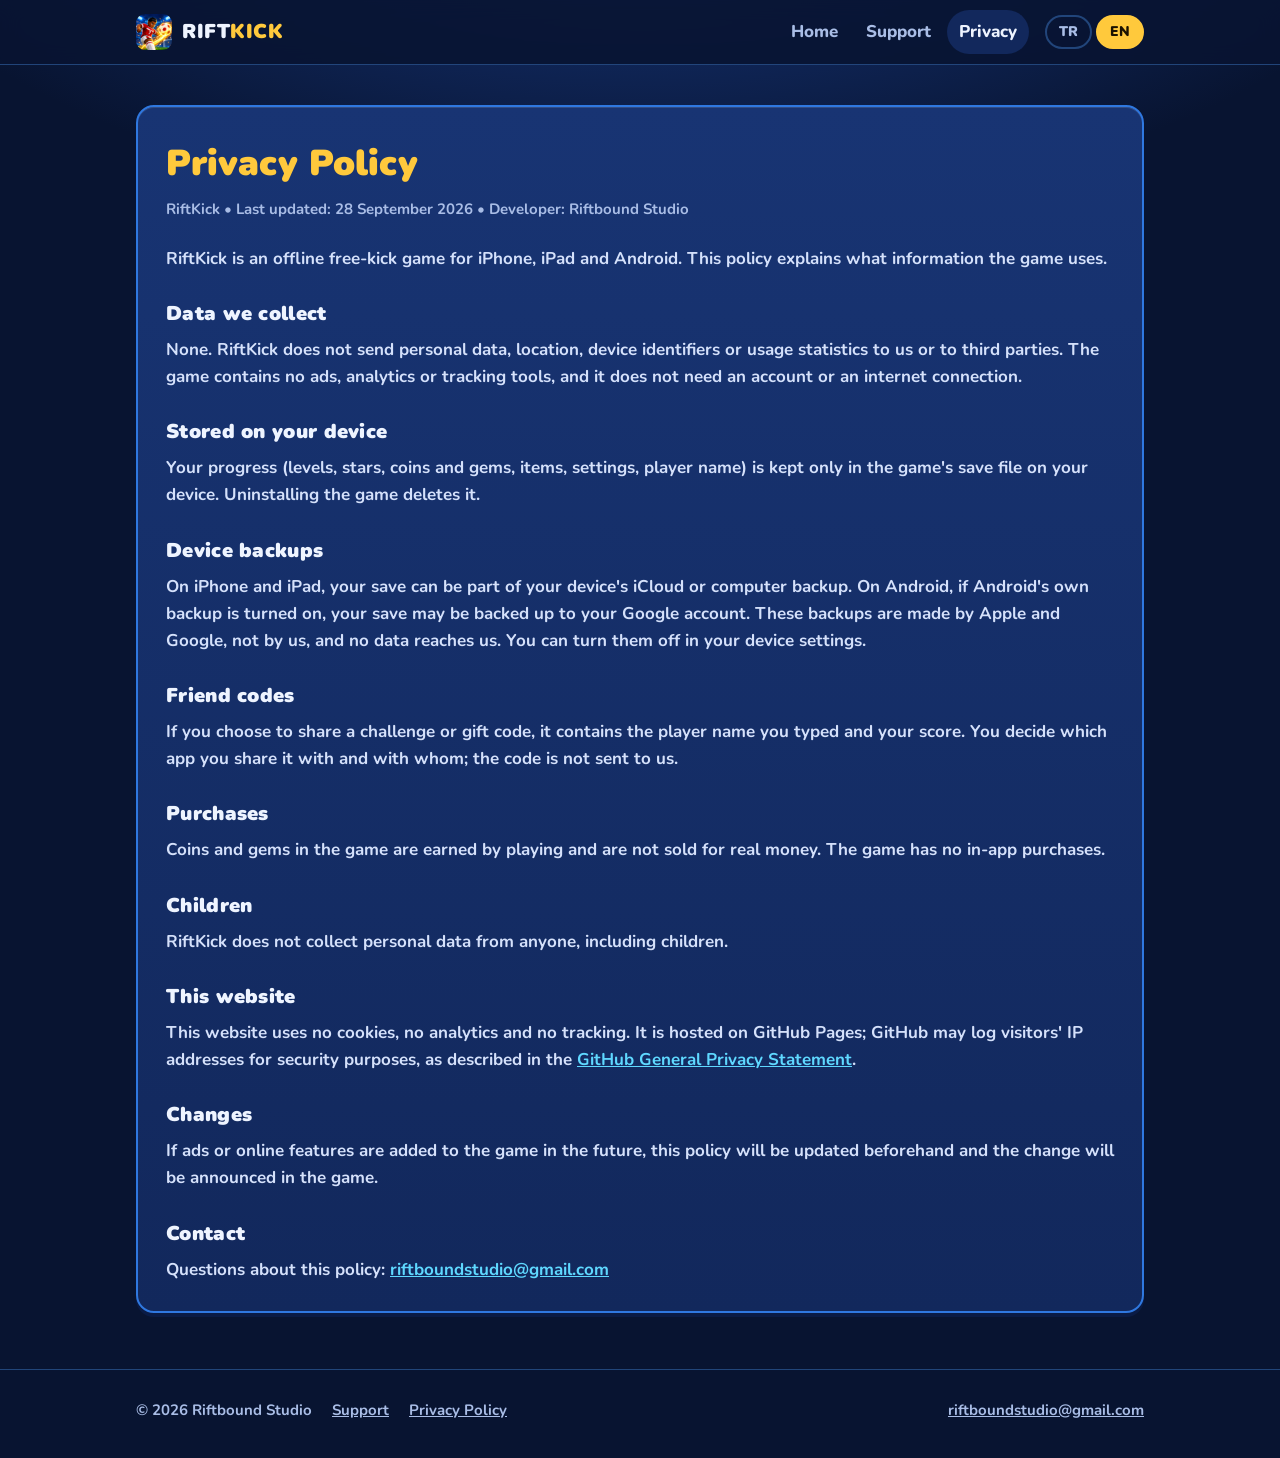
==== privacy/index.html @ c2d3449a "RiftKick web sitesi: ana sayfa, gizlilik, destek Co-Authored-By: Claude Opus 5.5 <noreply@anthropic." ====
<!doctype html>
<html lang="en" data-title-en="RiftKick – Privacy Policy" data-title-tr="RiftKick – Gizlilik Politikası">
<head>
<meta charset="utf-8">
<meta name="viewport" content="width=device-width, initial-scale=1">
<title>RiftKick – Privacy Policy</title>
<meta name="description" content="RiftKick privacy policy: the game collects no personal data.">
<meta name="theme-color" content="#081431">
<link rel="icon" type="image/png" href="../assets/icon-192.png">
<link rel="apple-touch-icon" href="../assets/apple-touch-icon.png">
<link rel="stylesheet" href="../assets/style.css">
<script src="../assets/lang.js"></script>
</head>
<body>

<header class="top">
	<div class="wrap">
		<a class="brand" href="../"><img src="../assets/icon-192.png" alt=""><span>RIFT<b>KICK</b></span></a>
		<nav class="nav">
			<a href="../"><span lang="en">Home</span><span lang="tr">Ana sayfa</span></a>
			<a href="../support/"><span lang="en">Support</span><span lang="tr">Destek</span></a>
			<a href="./" aria-current="page"><span lang="en">Privacy</span><span lang="tr">Gizlilik</span></a>
		</nav>
		<div class="langs" role="group" aria-label="Language / Dil">
			<button type="button" data-set-lang="tr">TR</button>
			<button type="button" data-set-lang="en">EN</button>
		</div>
	</div>
</header>

<main class="doc">
	<div class="wrap">

		<article class="card" lang="en">
			<h1>Privacy Policy</h1>
			<p class="meta">RiftKick • Last updated: 28 September 2026 • Developer: Riftbound Studio</p>

			<p>RiftKick is an offline free-kick game for iPhone, iPad and Android. This policy explains what information the game uses.</p>

			<h2>Data we collect</h2>
			<p>None. RiftKick does not send personal data, location, device identifiers or usage statistics to us or to third parties. The game contains no ads, analytics or tracking tools, and it does not need an account or an internet connection.</p>

			<h2>Stored on your device</h2>
			<p>Your progress (levels, stars, coins and gems, items, settings, player name) is kept only in the game's save file on your device. Uninstalling the game deletes it.</p>

			<h2>Device backups</h2>
			<p>On iPhone and iPad, your save can be part of your device's iCloud or computer backup. On Android, if Android's own backup is turned on, your save may be backed up to your Google account. These backups are made by Apple and Google, not by us, and no data reaches us. You can turn them off in your device settings.</p>

			<h2>Friend codes</h2>
			<p>If you choose to share a challenge or gift code, it contains the player name you typed and your score. You decide which app you share it with and with whom; the code is not sent to us.</p>

			<h2>Purchases</h2>
			<p>Coins and gems in the game are earned by playing and are not sold for real money. The game has no in-app purchases.</p>

			<h2>Children</h2>
			<p>RiftKick does not collect personal data from anyone, including children.</p>

			<h2>This website</h2>
			<p>This website uses no cookies, no analytics and no tracking. It is hosted on GitHub Pages; GitHub may log visitors' IP addresses for security purposes, as described in the <a href="https://docs.github.com/site-policy/privacy-policies/github-general-privacy-statement">GitHub General Privacy Statement</a>.</p>

			<h2>Changes</h2>
			<p>If ads or online features are added to the game in the future, this policy will be updated beforehand and the change will be announced in the game.</p>

			<h2>Contact</h2>
			<p>Questions about this policy: <a href="mailto:riftboundstudio@gmail.com">riftboundstudio@gmail.com</a></p>
		</article>

		<article class="card" lang="tr">
			<h1>Gizlilik Politikası</h1>
			<p class="meta">RiftKick • Son güncelleme: 28 Eylül 2026 • Geliştirici: Riftbound Studio</p>

			<p>RiftKick; iPhone, iPad ve Android için çevrimdışı çalışan bir frikik oyunudur. Bu politika, oyunun hangi bilgileri kullandığını açıklar.</p>

			<h2>Topladığımız veriler</h2>
			<p>Hiçbiri. RiftKick bize veya üçüncü taraflara kişisel veri, konum, cihaz kimliği ya da kullanım istatistiği göndermez. Oyunda reklam, analitik veya takip aracı yoktur; hesap ya da internet bağlantısı gerekmez.</p>

			<h2>Cihazında saklananlar</h2>
			<p>İlerlemen (seviyeler, yıldızlar, altın ve elmaslar, eşyalar, ayarlar, oyuncu adın) yalnızca cihazındaki oyun kayıt dosyasında tutulur. Oyunu silersen bu kayıt da silinir.</p>

			<h2>Cihaz yedekleri</h2>
			<p>iPhone ve iPad'de oyun kaydın, cihazının iCloud ya da bilgisayar yedeğine dahil olabilir. Android'de, Android'in kendi yedeklemesi açıksa kaydın Google hesabına yedeklenebilir. Bu yedekleri biz değil Apple ve Google alır; bize hiçbir veri ulaşmaz. Cihaz ayarlarından kapatabilirsin.</p>

			<h2>Arkadaş kodları</h2>
			<p>Bir meydan okuma ya da hediye kodu paylaşmayı sen seçersen, kod yazdığın oyuncu adını ve skorunu içerir. Kodu hangi uygulamayla ve kiminle paylaşacağına sen karar verirsin; kod bize gönderilmez.</p>

			<h2>Satın alma</h2>
			<p>Oyundaki altın ve elmaslar oynayarak kazanılır, gerçek parayla satılmaz. Oyunda uygulama içi satın alma yoktur.</p>

			<h2>Çocuklar</h2>
			<p>RiftKick, çocuklar dahil hiçbir kullanıcıdan kişisel veri toplamaz.</p>

			<h2>Bu web sitesi</h2>
			<p>Bu sitede çerez, analitik veya takip yoktur. Site GitHub Pages'te barındırılır; GitHub güvenlik amacıyla ziyaretçilerin IP adresini kaydedebilir (<a href="https://docs.github.com/site-policy/privacy-policies/github-general-privacy-statement">GitHub Genel Gizlilik Bildirimi</a>).</p>

			<h2>Değişiklikler</h2>
			<p>Oyuna ileride reklam veya çevrimiçi özellikler eklenirse bu politika önceden güncellenir ve değişiklik oyun içinde duyurulur.</p>

			<h2>İletişim</h2>
			<p>Bu politika hakkındaki soruların için: <a href="mailto:riftboundstudio@gmail.com">riftboundstudio@gmail.com</a></p>
		</article>

	</div>
</main>

<footer>
	<div class="wrap">
		<span>© 2026 Riftbound Studio</span>
		<a href="../support/"><span lang="en">Support</span><span lang="tr">Destek</span></a>
		<a href="./"><span lang="en">Privacy Policy</span><span lang="tr">Gizlilik Politikası</span></a>
		<a class="sp" href="mailto:riftboundstudio@gmail.com">riftboundstudio@gmail.com</a>
	</div>
</footer>

</body>
</html>
---- assets/style.css ----
/* RiftKick web sitesi - oyunun renkleri: lacivert zemin, mavi kenar, altin baslik */
@font-face {
	font-family: "Nunito";
	src: url("nunito.ttf") format("truetype");
	font-weight: 200 1000;
	font-display: swap;
}

:root {
	--bg: #081431;
	--bg-2: #0d1f4a;
	--panel: #12285c;
	--panel-2: #183473;
	--rim: #2f78e0;
	--rim-soft: rgba(80, 160, 255, 0.35);
	--gold: #ffc93c;
	--gold-2: #ff9f1c;
	--text: #eef4ff;
	--muted: #a9bde6;
	--cyan: #5fd8ff;
	--radius: 18px;
	--max: 1040px;
}

* { box-sizing: border-box; }

html { -webkit-text-size-adjust: 100%; }

body {
	margin: 0;
	background: var(--bg);
	background-image: radial-gradient(1200px 600px at 50% -200px, #1a3f8f 0%, transparent 70%);
	color: var(--text);
	font-family: "Nunito", system-ui, -apple-system, "Segoe UI", Roboto, sans-serif;
	font-weight: 700;
	font-size: 17px;
	line-height: 1.6;
}

/* Dil: <html data-lang="tr|en">, oteki dilin bloklari gizlenir (JS yoksa ikisi de gorunur) */
html[data-lang="en"] [lang="tr"],
html[data-lang="tr"] [lang="en"] { display: none !important; }

a { color: var(--cyan); }
a:hover { color: #fff; }

img { max-width: 100%; height: auto; display: block; }

.wrap { max-width: var(--max); margin: 0 auto; padding: 0 16px; }

/* ---------- ust cubuk ---------- */
.top {
	position: sticky;
	top: 0;
	z-index: 10;
	background: rgba(8, 20, 49, 0.88);
	backdrop-filter: blur(10px);
	-webkit-backdrop-filter: blur(10px);
	border-bottom: 1px solid var(--rim-soft);
}
.top .wrap {
	display: flex;
	align-items: center;
	gap: 16px;
	min-height: 64px;
	flex-wrap: wrap;
}
.brand { display: flex; align-items: center; gap: 10px; text-decoration: none; color: var(--text); }
.brand img { width: 36px; height: 36px; border-radius: 9px; }
.brand span { font-weight: 1000; font-size: 20px; letter-spacing: 0.5px; }
.brand b { color: var(--gold); font-weight: 1000; }
.nav { display: flex; gap: 4px; margin-left: auto; flex-wrap: wrap; }
.nav a {
	color: var(--muted);
	text-decoration: none;
	padding: 8px 12px;
	border-radius: 999px;
	font-weight: 800;
}
.nav a:hover, .nav a[aria-current="page"] { color: var(--text); background: var(--panel); }

.langs { display: flex; gap: 4px; }
.langs button {
	font: inherit;
	font-weight: 900;
	font-size: 14px;
	color: var(--muted);
	background: transparent;
	border: 2px solid var(--rim-soft);
	border-radius: 999px;
	padding: 4px 12px;
	cursor: pointer;
}
.langs button[aria-pressed="true"] { color: #1b1200; background: var(--gold); border-color: var(--gold); }

/* ---------- vitrin ---------- */
.hero {
	position: relative;
	overflow: hidden;
	border-bottom: 1px solid var(--rim-soft);
	background: #0a1a40 url("hero.jpg") center / cover no-repeat;
}
.hero::before {
	content: "";
	position: absolute;
	inset: 0;
	background: linear-gradient(180deg, rgba(8, 20, 49, 0.35) 0%, rgba(8, 20, 49, 0.55) 55%, var(--bg) 100%);
}
.hero .wrap {
	position: relative;
	text-align: center;
	padding-top: 56px;
	padding-bottom: 64px;
}
.hero .logo { width: min(520px, 88%); margin: 0 auto 18px; filter: drop-shadow(0 8px 24px rgba(0, 0, 0, 0.5)); }
.hero h1 {
	font-size: clamp(24px, 4.2vw, 38px);
	line-height: 1.2;
	font-weight: 1000;
	margin: 0 auto 12px;
	max-width: 780px;
	text-shadow: 0 3px 12px rgba(0, 0, 0, 0.6);
}
.hero p { color: #dbe7ff; margin: 0 auto; max-width: 640px; text-shadow: 0 2px 8px rgba(0, 0, 0, 0.6); }
.pill {
	display: inline-block;
	margin-top: 22px;
	padding: 10px 22px;
	border-radius: 999px;
	font-weight: 1000;
	color: #2a1600;
	background: linear-gradient(180deg, #ffe07a 0%, var(--gold) 45%, var(--gold-2) 100%);
	box-shadow: 0 4px 0 #b86a00, 0 10px 24px rgba(0, 0, 0, 0.35);
}

/* ---------- bolumler ---------- */
section { padding: 48px 0; }
h2 {
	font-size: clamp(22px, 3vw, 30px);
	font-weight: 1000;
	color: var(--gold);
	margin: 0 0 20px;
	letter-spacing: 0.3px;
}
h3 { font-size: 19px; font-weight: 1000; margin: 0 0 6px; }

.grid {
	display: grid;
	grid-template-columns: repeat(auto-fit, minmax(260px, 1fr));
	gap: 16px;
}
.card {
	background: linear-gradient(180deg, var(--panel-2) 0%, var(--panel) 100%);
	border: 2px solid var(--rim);
	border-radius: var(--radius);
	padding: 20px;
	box-shadow: 0 4px 0 #0a1b45, inset 0 1px 0 rgba(255, 255, 255, 0.12);
}
.card .ico { font-size: 28px; line-height: 1; margin-bottom: 10px; }
.card p { margin: 0; color: var(--muted); font-weight: 700; }

.shots {
	display: grid;
	grid-template-columns: repeat(2, 1fr);
	gap: 14px;
}
.shots img {
	border-radius: 14px;
	border: 2px solid var(--rim);
	aspect-ratio: 2868 / 1320;
	object-fit: cover;
	width: 100%;
	background: var(--panel);
}

/* ---------- metin sayfalari (gizlilik, destek) ---------- */
.doc { padding: 40px 0 56px; }
.doc .card { padding: 28px; }
.doc h1 { font-size: clamp(26px, 4vw, 36px); font-weight: 1000; margin: 0 0 4px; color: var(--gold); }
.doc .meta { color: var(--muted); margin: 0 0 24px; font-size: 15px; }
.doc h2 { font-size: 20px; margin: 26px 0 6px; color: var(--text); }
.doc p, .doc li { color: #d5e1fb; font-weight: 700; }
.doc ul { padding-left: 22px; }

details {
	border: 2px solid var(--rim-soft);
	border-radius: 14px;
	padding: 12px 16px;
	margin: 10px 0;
	background: rgba(8, 20, 49, 0.35);
}
details[open] { border-color: var(--rim); }
summary { cursor: pointer; font-weight: 900; color: var(--text); }
details p { margin: 10px 0 2px; }

.mail {
	display: inline-block;
	margin-top: 6px;
	padding: 12px 22px;
	border-radius: 999px;
	font-weight: 1000;
	text-decoration: none;
	color: #2a1600;
	background: linear-gradient(180deg, #ffe07a 0%, var(--gold) 45%, var(--gold-2) 100%);
	box-shadow: 0 4px 0 #b86a00;
	word-break: break-all;
}
.mail:hover { color: #2a1600; filter: brightness(1.06); }

/* ---------- alt bilgi ---------- */
footer {
	border-top: 1px solid var(--rim-soft);
	padding: 28px 0 36px;
	color: var(--muted);
	font-size: 15px;
}
footer .wrap { display: flex; flex-wrap: wrap; gap: 8px 20px; align-items: center; }
footer a { color: var(--muted); }
footer .sp { margin-left: auto; }

@media (max-width: 640px) {
	body { font-size: 16px; }
	.top .wrap { gap: 8px; padding-top: 8px; padding-bottom: 8px; }
	.nav { margin-left: 0; order: 3; width: 100%; }
	.langs { margin-left: auto; }
	.hero .wrap { padding-top: 36px; padding-bottom: 44px; }
	.doc .card { padding: 20px; }
	.shots { grid-template-columns: 1fr; }
	footer .sp { margin-left: 0; }
}
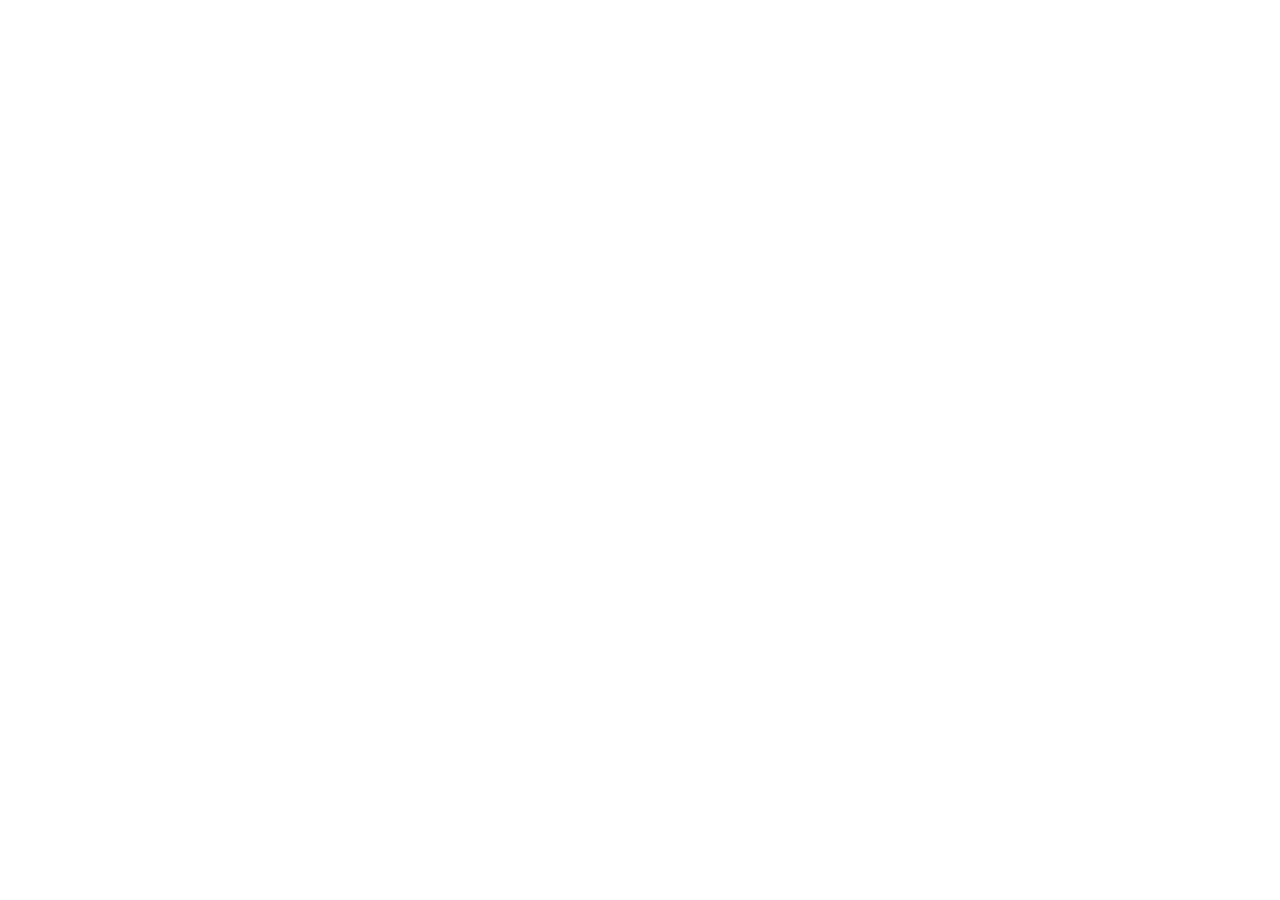
==== commit 4a65951d: "Redirect RiftKick pages to riftboundstudio.github.io/riftkick/ (keep /play/) Co-Authored-By: Claude " ====
--- a/privacy/index.html
+++ b/privacy/index.html
@@ -1,115 +1,15 @@
 <!doctype html>
-<html lang="en" data-title-en="RiftKick – Privacy Policy" data-title-tr="RiftKick – Gizlilik Politikası">
+<html lang="en">
 <head>
 <meta charset="utf-8">
 <meta name="viewport" content="width=device-width, initial-scale=1">
-<title>RiftKick – Privacy Policy</title>
-<meta name="description" content="RiftKick privacy policy: the game collects no personal data.">
-<meta name="theme-color" content="#081431">
-<link rel="icon" type="image/png" href="../assets/icon-192.png">
-<link rel="apple-touch-icon" href="../assets/apple-touch-icon.png">
-<link rel="stylesheet" href="../assets/style.css">
-<script src="../assets/lang.js"></script>
+<title>RiftKick – moved to Riftbound Studio</title>
+<link rel="canonical" href="https://riftboundstudio.github.io/riftkick/privacy/">
+<meta http-equiv="refresh" content="0; url=https://riftboundstudio.github.io/riftkick/privacy/">
+<script>location.replace("https://riftboundstudio.github.io/riftkick/privacy/" + location.search + location.hash);</script>
 </head>
-<body>
-
-<header class="top">
-	<div class="wrap">
-		<a class="brand" href="../"><img src="../assets/icon-192.png" alt=""><span>RIFT<b>KICK</b></span></a>
-		<nav class="nav">
-			<a href="../"><span lang="en">Home</span><span lang="tr">Ana sayfa</span></a>
-			<a href="../support/"><span lang="en">Support</span><span lang="tr">Destek</span></a>
-			<a href="./" aria-current="page"><span lang="en">Privacy</span><span lang="tr">Gizlilik</span></a>
-		</nav>
-		<div class="langs" role="group" aria-label="Language / Dil">
-			<button type="button" data-set-lang="tr">TR</button>
-			<button type="button" data-set-lang="en">EN</button>
-		</div>
-	</div>
-</header>
-
-<main class="doc">
-	<div class="wrap">
-
-		<article class="card" lang="en">
-			<h1>Privacy Policy</h1>
-			<p class="meta">RiftKick • Last updated: 28 September 2026 • Developer: Riftbound Studio</p>
-
-			<p>RiftKick is an offline free-kick game for iPhone, iPad and Android. This policy explains what information the game uses.</p>
-
-			<h2>Data we collect</h2>
-			<p>None. RiftKick does not send personal data, location, device identifiers or usage statistics to us or to third parties. The game contains no ads, analytics or tracking tools, and it does not need an account or an internet connection.</p>
-
-			<h2>Stored on your device</h2>
-			<p>Your progress (levels, stars, coins and gems, items, settings, player name) is kept only in the game's save file on your device. Uninstalling the game deletes it.</p>
-
-			<h2>Device backups</h2>
-			<p>On iPhone and iPad, your save can be part of your device's iCloud or computer backup. On Android, if Android's own backup is turned on, your save may be backed up to your Google account. These backups are made by Apple and Google, not by us, and no data reaches us. You can turn them off in your device settings.</p>
-
-			<h2>Friend codes</h2>
-			<p>If you choose to share a challenge or gift code, it contains the player name you typed and your score. You decide which app you share it with and with whom; the code is not sent to us.</p>
-
-			<h2>Purchases</h2>
-			<p>Coins and gems in the game are earned by playing and are not sold for real money. The game has no in-app purchases.</p>
-
-			<h2>Children</h2>
-			<p>RiftKick does not collect personal data from anyone, including children.</p>
-
-			<h2>This website</h2>
-			<p>This website uses no cookies, no analytics and no tracking. It is hosted on GitHub Pages; GitHub may log visitors' IP addresses for security purposes, as described in the <a href="https://docs.github.com/site-policy/privacy-policies/github-general-privacy-statement">GitHub General Privacy Statement</a>.</p>
-
-			<h2>Changes</h2>
-			<p>If ads or online features are added to the game in the future, this policy will be updated beforehand and the change will be announced in the game.</p>
-
-			<h2>Contact</h2>
-			<p>Questions about this policy: <a href="mailto:riftboundstudio@gmail.com">riftboundstudio@gmail.com</a></p>
-		</article>
-
-		<article class="card" lang="tr">
-			<h1>Gizlilik Politikası</h1>
-			<p class="meta">RiftKick • Son güncelleme: 28 Eylül 2026 • Geliştirici: Riftbound Studio</p>
-
-			<p>RiftKick; iPhone, iPad ve Android için çevrimdışı çalışan bir frikik oyunudur. Bu politika, oyunun hangi bilgileri kullandığını açıklar.</p>
-
-			<h2>Topladığımız veriler</h2>
-			<p>Hiçbiri. RiftKick bize veya üçüncü taraflara kişisel veri, konum, cihaz kimliği ya da kullanım istatistiği göndermez. Oyunda reklam, analitik veya takip aracı yoktur; hesap ya da internet bağlantısı gerekmez.</p>
-
-			<h2>Cihazında saklananlar</h2>
-			<p>İlerlemen (seviyeler, yıldızlar, altın ve elmaslar, eşyalar, ayarlar, oyuncu adın) yalnızca cihazındaki oyun kayıt dosyasında tutulur. Oyunu silersen bu kayıt da silinir.</p>
-
-			<h2>Cihaz yedekleri</h2>
-			<p>iPhone ve iPad'de oyun kaydın, cihazının iCloud ya da bilgisayar yedeğine dahil olabilir. Android'de, Android'in kendi yedeklemesi açıksa kaydın Google hesabına yedeklenebilir. Bu yedekleri biz değil Apple ve Google alır; bize hiçbir veri ulaşmaz. Cihaz ayarlarından kapatabilirsin.</p>
-
-			<h2>Arkadaş kodları</h2>
-			<p>Bir meydan okuma ya da hediye kodu paylaşmayı sen seçersen, kod yazdığın oyuncu adını ve skorunu içerir. Kodu hangi uygulamayla ve kiminle paylaşacağına sen karar verirsin; kod bize gönderilmez.</p>
-
-			<h2>Satın alma</h2>
-			<p>Oyundaki altın ve elmaslar oynayarak kazanılır, gerçek parayla satılmaz. Oyunda uygulama içi satın alma yoktur.</p>
-
-			<h2>Çocuklar</h2>
-			<p>RiftKick, çocuklar dahil hiçbir kullanıcıdan kişisel veri toplamaz.</p>
-
-			<h2>Bu web sitesi</h2>
-			<p>Bu sitede çerez, analitik veya takip yoktur. Site GitHub Pages'te barındırılır; GitHub güvenlik amacıyla ziyaretçilerin IP adresini kaydedebilir (<a href="https://docs.github.com/site-policy/privacy-policies/github-general-privacy-statement">GitHub Genel Gizlilik Bildirimi</a>).</p>
-
-			<h2>Değişiklikler</h2>
-			<p>Oyuna ileride reklam veya çevrimiçi özellikler eklenirse bu politika önceden güncellenir ve değişiklik oyun içinde duyurulur.</p>
-
-			<h2>İletişim</h2>
-			<p>Bu politika hakkındaki soruların için: <a href="mailto:riftboundstudio@gmail.com">riftboundstudio@gmail.com</a></p>
-		</article>
-
-	</div>
-</main>
-
-<footer>
-	<div class="wrap">
-		<span>© 2026 Riftbound Studio</span>
-		<a href="../support/"><span lang="en">Support</span><span lang="tr">Destek</span></a>
-		<a href="./"><span lang="en">Privacy Policy</span><span lang="tr">Gizlilik Politikası</span></a>
-		<a class="sp" href="mailto:riftboundstudio@gmail.com">riftboundstudio@gmail.com</a>
-	</div>
-</footer>
-
+<body style="background:#081431;color:#eef4ff;font-family:system-ui,sans-serif;text-align:center;padding:48px 16px">
+<p>RiftKick's pages have moved to <a style="color:#5fd8ff" href="https://riftboundstudio.github.io/riftkick/privacy/">riftboundstudio.github.io/riftkick/privacy/</a>.</p>
+<p>RiftKick sayfaları <a style="color:#5fd8ff" href="https://riftboundstudio.github.io/riftkick/privacy/">riftboundstudio.github.io/riftkick/privacy/</a> adresine taşındı.</p>
 </body>
 </html>
